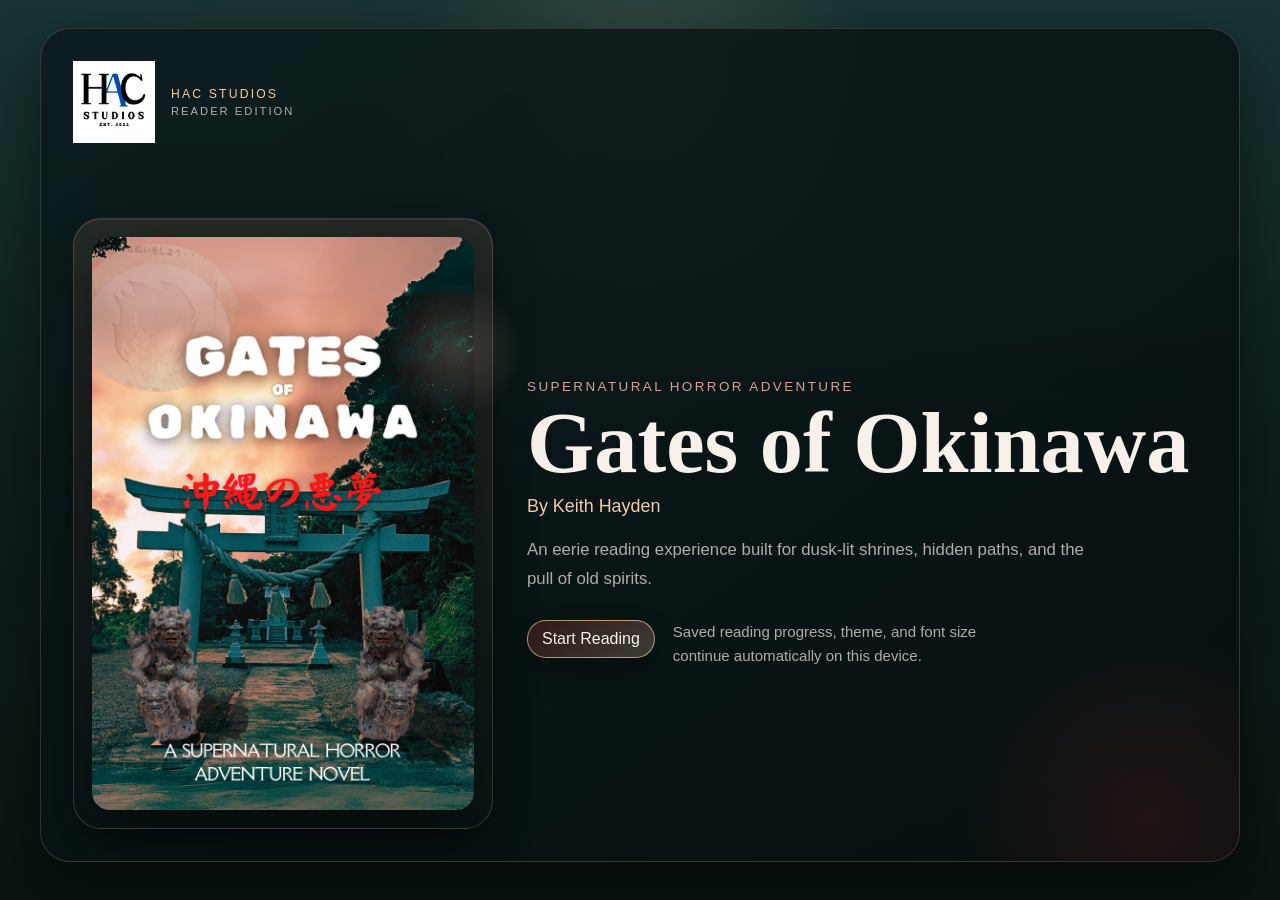
==== index.html @ 1540f4ad "Initial Gates of Okinawa reader app" ====
<!DOCTYPE html>
<html lang="en">
<head>
    <meta charset="UTF-8">
    <meta name="viewport" content="width=device-width, initial-scale=1.0">
    <meta name="theme-color" content="#10201E">
    <meta
        name="description"
        content="Open Gates of Okinawa by Keith Hayden in a cinematic EPUB reading app with saved progress, immersive controls, and atmospheric dark styling."
    >
    <title>Gates of Okinawa | Reading App</title>
    <link rel="stylesheet" href="style.css">
</head>
<body class="theme-dark home-page">
    <main class="mode-shell">
        <section class="hero-card">
            <div class="hero-brand">
                <img src="assets/hack-studios-logo.png" alt="HAC Studios logo" class="hero-logo">
                <div>
                    <p class="eyebrow">HAC Studios</p>
                    <p class="brand-subline">Reader Edition</p>
                </div>
            </div>

            <div class="hero-stage">
                <div class="hero-art-frame">
                    <img src="assets/gates-cover.jpg" alt="Gates of Okinawa cover" class="hero-cover">
                </div>

                <div class="hero-copy">
                    <p class="hero-kicker">Supernatural horror adventure</p>
                    <h1>Gates of Okinawa</h1>
                    <p class="hero-summary">By Keith Hayden</p>
                    <p class="hero-tagline">An eerie reading experience built for dusk-lit shrines, hidden paths, and the pull of old spirits.</p>

                    <div class="hero-actions">
                        <a class="button-link primary-link" href="reader.html">Start Reading</a>
                        <p class="hero-note">Saved reading progress, theme, and font size continue automatically on this device.</p>
                    </div>
                </div>
            </div>
        </section>
    </main>
</body>
</html>
---- style.css ----
:root {
    --bg: #10201E;
    --bg-deep: #091312;
    --panel: rgba(12, 28, 29, 0.94);
    --panel-soft: rgba(16, 35, 37, 0.86);
    --panel-border: rgba(243, 205, 169, 0.18);
    --text-main: #F7F0EB;
    --text-muted: rgba(247, 240, 235, 0.7);
    --accent-soft: #D5A390;
    --accent-warm: #F3CDA9;
    --accent-blood: #CE2A22;
    --accent-teal: #1A5153;
    --stone: #5A5953;
    --shadow-strong: 0 22px 60px rgba(0, 0, 0, 0.46);
    --font-ui: "Trebuchet MS", "Segoe UI", sans-serif;
    --font-display: "Palatino Linotype", "Book Antiqua", Georgia, serif;
}

html,
body {
    margin: 0;
    width: 100%;
    min-height: 100%;
}

body {
    background:
        radial-gradient(circle at 50% 12%, rgba(243, 205, 169, 0.16), transparent 24%),
        radial-gradient(circle at 22% 22%, rgba(206, 42, 34, 0.08), transparent 20%),
        linear-gradient(180deg, #173433 0%, #0E1E1D 48%, #091312 100%);
    color: var(--text-main);
    font-family: var(--font-ui);
}

body.reader-page {
    height: 100%;
    overflow: hidden;
    touch-action: none;
}

body.home-page {
    overflow-x: hidden;
    overflow-y: auto;
    touch-action: manipulation;
}

body.theme-dark {
    --panel: rgba(12, 28, 29, 0.94);
    --panel-soft: rgba(16, 35, 37, 0.86);
    --panel-border: rgba(243, 205, 169, 0.18);
    --text-main: #F7F0EB;
    --text-muted: rgba(247, 240, 235, 0.7);
}

body.theme-light {
    --panel: rgba(247, 240, 235, 0.96);
    --panel-soft: rgba(248, 242, 238, 0.93);
    --panel-border: rgba(26, 81, 83, 0.14);
    --text-main: #253230;
    --text-muted: rgba(37, 50, 48, 0.7);
    --chrome-bg: linear-gradient(180deg, rgba(246, 239, 233, 0.97), rgba(231, 221, 214, 0.93));
    --chrome-border: rgba(26, 81, 83, 0.18);
    background:
        radial-gradient(circle at 50% 10%, rgba(213, 163, 144, 0.22), transparent 26%),
        linear-gradient(180deg, #F7F0EB 0%, #E7D7CD 100%);
}

body.theme-sepia {
    --panel: rgba(240, 214, 190, 0.95);
    --panel-soft: rgba(233, 204, 176, 0.92);
    --panel-border: rgba(90, 89, 83, 0.18);
    --text-main: #3D302A;
    --text-muted: rgba(61, 48, 42, 0.68);
    --chrome-bg: linear-gradient(180deg, rgba(238, 215, 193, 0.97), rgba(219, 189, 162, 0.93));
    --chrome-border: rgba(90, 89, 83, 0.24);
    background:
        radial-gradient(circle at 48% 12%, rgba(243, 205, 169, 0.22), transparent 28%),
        linear-gradient(180deg, #F0D8C3 0%, #D2B099 100%);
}

a {
    color: inherit;
    text-decoration: none;
}

button,
.button-link {
    display: inline-flex;
    align-items: center;
    justify-content: center;
    gap: 8px;
    border: 1px solid currentColor;
    border-radius: 999px;
    background: transparent;
    color: inherit;
    padding: 9px 14px;
    font: inherit;
    cursor: pointer;
    text-decoration: none;
    transition: background 0.2s ease, border-color 0.2s ease, transform 0.2s ease, color 0.2s ease;
}

button:hover,
button:focus-visible,
.button-link:hover,
.button-link:focus-visible {
    background: rgba(255, 255, 255, 0.08);
    outline: none;
}

button:disabled {
    opacity: 0.42;
    cursor: default;
}

.primary-link {
    background: linear-gradient(135deg, rgba(206, 42, 34, 0.2), rgba(243, 205, 169, 0.22));
    border-color: rgba(243, 205, 169, 0.68);
    box-shadow: 0 12px 28px rgba(0, 0, 0, 0.22);
}

.inline-link {
    padding-inline: 14px;
}

.eyebrow,
.brand-subline {
    margin: 0;
    letter-spacing: 0.18em;
    text-transform: uppercase;
}

.eyebrow {
    color: var(--accent-warm);
    font-size: 0.76rem;
}

.brand-subline {
    color: var(--text-muted);
    font-size: 0.7rem;
    margin-top: 4px;
}

.mode-shell {
    width: min(1200px, calc(100% - 32px));
    margin: 0 auto;
    padding: 28px 0 38px;
    box-sizing: border-box;
}

.hero-card {
    min-height: calc(100vh - 66px);
    border-radius: 30px;
    padding: 32px;
    box-sizing: border-box;
    background:
        linear-gradient(145deg, rgba(11, 26, 28, 0.9), rgba(8, 16, 17, 0.96)),
        linear-gradient(180deg, rgba(243, 205, 169, 0.06), transparent);
    border: 1px solid var(--panel-border);
    box-shadow: var(--shadow-strong);
    backdrop-filter: blur(18px);
    display: flex;
    flex-direction: column;
    justify-content: space-between;
    gap: 28px;
    position: relative;
    overflow: hidden;
}

.hero-card::before {
    content: "";
    position: absolute;
    inset: auto -10% -20% auto;
    width: 420px;
    height: 420px;
    background: radial-gradient(circle, rgba(206, 42, 34, 0.12), transparent 62%);
    pointer-events: none;
}

.hero-brand {
    display: flex;
    align-items: center;
    gap: 16px;
    position: relative;
    z-index: 1;
}

.hero-logo {
    width: 82px;
    height: auto;
}

.hero-stage {
    display: grid;
    grid-template-columns: minmax(280px, 420px) minmax(0, 1fr);
    align-items: center;
    gap: 34px;
    position: relative;
    z-index: 1;
}

.hero-art-frame {
    position: relative;
    padding: 18px;
    border-radius: 28px;
    background:
        linear-gradient(180deg, rgba(243, 205, 169, 0.12), rgba(16, 32, 30, 0.22)),
        rgba(7, 17, 18, 0.7);
    border: 1px solid rgba(243, 205, 169, 0.2);
    box-shadow: inset 0 1px 0 rgba(247, 240, 235, 0.08), 0 22px 44px rgba(0, 0, 0, 0.3);
}

.hero-art-frame::after {
    content: "";
    position: absolute;
    inset: 10% -8% auto auto;
    width: 140px;
    height: 140px;
    border-radius: 50%;
    background: radial-gradient(circle, rgba(243, 205, 169, 0.2), transparent 68%);
    pointer-events: none;
}

.hero-cover,
.splash-cover {
    width: 100%;
    display: block;
    border-radius: 18px;
    box-shadow: 0 24px 52px rgba(0, 0, 0, 0.38);
}

.hero-copy {
    max-width: 680px;
}

.hero-kicker,
.hero-summary,
.hero-tagline,
.hero-note {
    margin: 0;
}

.hero-kicker {
    color: var(--accent-soft);
    letter-spacing: 0.18em;
    text-transform: uppercase;
    font-size: 0.84rem;
}

.hero-copy h1,
.splash-title {
    margin: 10px 0 12px;
    font-family: var(--font-display);
    font-size: clamp(3rem, 8vw, 5.4rem);
    line-height: 0.92;
    color: var(--text-main);
    text-wrap: balance;
}

.hero-summary {
    color: var(--accent-warm);
    font-size: 1.12rem;
}

.hero-tagline {
    max-width: 580px;
    color: var(--text-muted);
    font-size: 1.05rem;
    line-height: 1.75;
    margin-top: 18px;
}

.hero-actions {
    display: flex;
    align-items: flex-start;
    gap: 18px;
    flex-wrap: wrap;
    margin-top: 26px;
}

.hero-note {
    max-width: 320px;
    color: var(--text-muted);
    font-size: 0.94rem;
    line-height: 1.6;
}

#app-container {
    position: relative;
    width: 100vw;
    height: 100vh;
}

#viewer {
    position: relative;
    z-index: 1;
    width: 100%;
    height: 100%;
}

#viewer iframe {
    position: absolute;
    inset: 0;
    z-index: 1;
}

.viewer-status {
    width: 100%;
    height: 100%;
    display: grid;
    place-items: center;
    padding: 24px;
    box-sizing: border-box;
    background:
        radial-gradient(circle at 50% 18%, rgba(243, 205, 169, 0.12), transparent 24%),
        linear-gradient(180deg, rgba(16, 32, 30, 0.96), rgba(9, 19, 18, 0.98));
}

.viewer-status-card {
    width: min(560px, 100%);
    padding: 28px;
    border-radius: 24px;
    background: rgba(12, 28, 29, 0.9);
    border: 1px solid rgba(243, 205, 169, 0.18);
    box-shadow: var(--shadow-strong);
    text-align: center;
}

.viewer-status-kicker,
.viewer-status-card h2,
.viewer-status-card p {
    margin: 0;
}

.viewer-status-kicker {
    color: var(--accent-soft);
    letter-spacing: 0.18em;
    text-transform: uppercase;
    font-size: 0.74rem;
}

.viewer-status-card h2 {
    margin-top: 12px;
    font-family: var(--font-display);
    font-size: clamp(1.8rem, 4vw, 2.5rem);
    line-height: 1.04;
}

.viewer-status-card p {
    margin-top: 14px;
    color: var(--text-muted);
    line-height: 1.7;
}

.viewer-status-card .button-link {
    margin-top: 18px;
}

.hud-element {
    position: fixed !important;
    left: 0 !important;
    width: 100% !important;
    min-height: 70px !important;
    padding: 0 18px;
    box-sizing: border-box;
    display: flex !important;
    align-items: center;
    justify-content: space-between;
    gap: 16px;
    background:
        var(--chrome-bg, linear-gradient(180deg, rgba(14, 31, 31, 0.96), rgba(10, 22, 22, 0.92))) !important;
    color: var(--text-main) !important;
    border-color: var(--chrome-border, var(--panel-border));
    z-index: 2147483647 !important;
    pointer-events: none;
    transition: transform 0.28s ease, opacity 0.28s ease;
    will-change: transform;
    backdrop-filter: blur(16px);
}

.hud-element.visible {
    transform: translateY(0) !important;
    opacity: 1 !important;
    pointer-events: auto !important;
}

#hud-top {
    top: 0;
    transform: translateY(-100%);
    border-bottom: 1px solid var(--panel-border);
}

#hud-bottom {
    bottom: 0;
    transform: translateY(100%);
    border-top: 1px solid var(--panel-border);
}

.book-title {
    flex: 1;
    min-width: 0;
    font-family: var(--font-display);
    font-size: 1.08rem;
    font-weight: 700;
    letter-spacing: 0.08em;
    text-transform: uppercase;
    text-align: center;
}

.hud-controls,
.control-group,
.hud-left,
.hud-right {
    display: flex;
    align-items: center;
    gap: 8px;
}

.hud-left,
.hud-right {
    min-width: 0;
}

.hud-center {
    flex: 0 1 220px;
}

.progress-track {
    width: 100%;
    height: 8px;
    border-radius: 999px;
    background: rgba(247, 240, 235, 0.14);
    overflow: hidden;
    box-shadow: inset 0 1px 1px rgba(0, 0, 0, 0.2);
}

#progress-fill {
    display: block;
    width: 0;
    height: 100%;
    border-radius: inherit;
    background: linear-gradient(90deg, var(--accent-blood), var(--accent-warm));
    transition: width 0.2s ease;
}

body.theme-light .hud-element,
body.theme-sepia .hud-element {
    box-shadow: 0 12px 32px rgba(43, 33, 26, 0.12);
}

body.theme-light .hud-element button,
body.theme-light .hud-element .button-link,
body.theme-sepia .hud-element button,
body.theme-sepia .hud-element .button-link {
    background: rgba(255, 255, 255, 0.26);
    border-color: currentColor;
}

body.theme-light .hud-element button:hover,
body.theme-light .hud-element button:focus-visible,
body.theme-light .hud-element .button-link:hover,
body.theme-light .hud-element .button-link:focus-visible,
body.theme-sepia .hud-element button:hover,
body.theme-sepia .hud-element button:focus-visible,
body.theme-sepia .hud-element .button-link:hover,
body.theme-sepia .hud-element .button-link:focus-visible {
    background: rgba(255, 255, 255, 0.42);
}

#theme-controls button.is-active {
    background: rgba(243, 205, 169, 0.18);
    border-color: rgba(243, 205, 169, 0.72);
}

#side-menu {
    position: fixed;
    top: 0;
    left: 0;
    z-index: 30;
    width: min(320px, 84vw);
    height: 100%;
    transform: translateX(-100%);
    transition: transform 0.3s ease;
    background:
        linear-gradient(180deg, rgba(10, 25, 25, 0.99) 0%, rgba(8, 18, 18, 0.98) 100%);
    color: var(--text-main);
    border-right: 1px solid rgba(243, 205, 169, 0.2);
    box-shadow: var(--shadow-strong);
    padding: 18px 18px 112px;
    box-sizing: border-box;
    overflow-y: auto;
    -webkit-overflow-scrolling: touch;
    touch-action: pan-y;
}

#side-menu.open {
    transform: translateX(0);
}

body.theme-light #side-menu {
    color: #253230;
    background: linear-gradient(180deg, rgba(248, 241, 236, 0.98) 0%, rgba(238, 229, 223, 0.98) 100%);
    border-right-color: rgba(26, 81, 83, 0.16);
}

body.theme-sepia #side-menu {
    color: #3D302A;
    background: linear-gradient(180deg, rgba(241, 217, 193, 0.98) 0%, rgba(224, 192, 163, 0.98) 100%);
    border-right-color: rgba(90, 89, 83, 0.18);
}

.side-menu-header {
    display: flex;
    align-items: center;
    justify-content: space-between;
    gap: 12px;
    margin-bottom: 14px;
}

.side-menu-header h2 {
    margin: 0;
    font-size: 1rem;
    letter-spacing: 0.08em;
    text-transform: uppercase;
}

#toc-list {
    list-style: none;
    margin: 0;
    padding: 0;
}

#toc-list li {
    margin: 0;
}

#toc-list button {
    width: 100%;
    border: 0;
    border-radius: 12px;
    padding: 12px 12px 12px calc(12px + (var(--toc-depth, 0) * 14px));
    text-align: left;
    color: inherit;
    line-height: 1.38;
}

#toc-list button:hover,
#toc-list button:focus-visible {
    background: rgba(255, 255, 255, 0.08);
}

body.theme-light #toc-list button {
    background: rgba(255, 255, 255, 0.32);
}

body.theme-light #toc-list button:hover,
body.theme-light #toc-list button:focus-visible {
    background: rgba(255, 255, 255, 0.58);
}

body.theme-sepia #toc-list button {
    background: rgba(255, 248, 239, 0.2);
}

body.theme-sepia #toc-list button:hover,
body.theme-sepia #toc-list button:focus-visible {
    background: rgba(255, 248, 239, 0.38);
}

#location-indicator {
    font-weight: 600;
}

#hud-hint {
    color: var(--text-muted);
    font-size: 0.92rem;
}

#dev-splash {
    position: fixed;
    inset: 0;
    z-index: 9999999;
    display: flex;
    align-items: center;
    justify-content: center;
    padding: 24px;
    box-sizing: border-box;
    background:
        radial-gradient(circle at 50% 25%, rgba(243, 205, 169, 0.2), transparent 26%),
        radial-gradient(circle at 18% 22%, rgba(206, 42, 34, 0.12), transparent 18%),
        linear-gradient(180deg, #1B3B3A 0%, #0F1F1E 58%, #091312 100%);
    opacity: 1;
    pointer-events: auto;
    transition: opacity 0.36s ease, transform 0.36s ease;
}

.dev-splash-inner {
    width: min(470px, 100%);
    display: flex;
    flex-direction: column;
    align-items: center;
    gap: 16px;
    text-align: center;
    transform: translateY(0);
    transition: transform 0.36s ease;
}

.splash-cover {
    width: min(240px, 54vw);
}

.splash-glyph {
    width: min(220px, 48vw);
    aspect-ratio: 1;
    position: relative;
    display: grid;
    place-items: center;
}

.splash-glyph span {
    position: absolute;
    border-radius: 999px;
    border: 1px solid rgba(243, 205, 169, 0.32);
    box-shadow: inset 0 0 28px rgba(243, 205, 169, 0.08);
}

.splash-glyph span:nth-child(1) {
    inset: 8%;
}

.splash-glyph span:nth-child(2) {
    inset: 24%;
    border-color: rgba(213, 163, 144, 0.4);
}

.splash-glyph span:nth-child(3) {
    width: 34%;
    height: 34%;
    background: radial-gradient(circle, rgba(206, 42, 34, 0.34), rgba(243, 205, 169, 0.08) 65%, transparent 78%);
    border-color: rgba(206, 42, 34, 0.28);
}

.splash-text-block {
    display: flex;
    flex-direction: column;
    gap: 8px;
}

.splash-kicker,
.splash-subtitle,
.splash-hint {
    margin: 0;
}

.splash-kicker {
    color: var(--accent-warm);
    letter-spacing: 0.18em;
    text-transform: uppercase;
    font-size: 0.8rem;
}

.splash-title {
    font-size: clamp(2rem, 6vw, 3.3rem);
}

.splash-subtitle {
    color: var(--text-main);
    font-size: 1rem;
}

.splash-hint {
    color: var(--text-muted);
    font-size: 0.92rem;
}

#dev-splash.splash-hidden {
    opacity: 0;
    transform: scale(0.985);
    pointer-events: none;
}

body.splash-active .hud-element {
    visibility: hidden !important;
    pointer-events: none !important;
}

body.splash-active #viewer {
    filter: blur(2px) brightness(0.58);
}

body.is-fullscreen {
    cursor: none;
}

body.is-fullscreen .hud-element.visible,
body.is-fullscreen #side-menu.open {
    cursor: default;
}

@media (max-width: 980px) {
    .hero-stage {
        grid-template-columns: 1fr;
    }

    .hero-art-frame {
        max-width: 420px;
    }
}

@media (max-width: 900px) {
    .hud-element {
        min-height: 76px !important;
        padding: 0 12px;
        gap: 10px;
    }

    #hud-top {
        flex-wrap: wrap;
        justify-content: center;
        padding-top: 10px;
        padding-bottom: 10px;
    }

    .book-title {
        order: -1;
        width: 100%;
    }

    .hud-controls {
        width: 100%;
        justify-content: center;
        flex-wrap: wrap;
    }

    #hud-bottom {
        justify-content: center;
        gap: 10px;
        flex-wrap: wrap;
        padding-top: 10px;
        padding-bottom: 10px;
    }

    .hud-center {
        flex-basis: min(280px, 80vw);
        order: 3;
        width: 100%;
    }
}

@media (max-width: 720px) {
    .mode-shell {
        width: min(100% - 20px, 1180px);
        padding-top: 20px;
        padding-bottom: 24px;
    }

    .hero-card {
        border-radius: 24px;
        padding: 18px;
    }

    .hero-logo {
        width: 70px;
    }
}

@media (max-width: 640px) {
    button,
    .button-link {
        padding: 8px 10px;
        font-size: 0.92rem;
    }

    #theme-controls {
        gap: 6px;
    }

    #theme-controls button {
        padding-inline: 9px;
    }

    #hud-hint {
        font-size: 0.84rem;
    }

    .splash-cover {
        width: min(220px, 64vw);
    }
}

@media (prefers-reduced-motion: reduce) {
    #dev-splash,
    .dev-splash-inner,
    .hud-element,
    #side-menu,
    button,
    .button-link,
    #progress-fill {
        transition: none !important;
    }
}
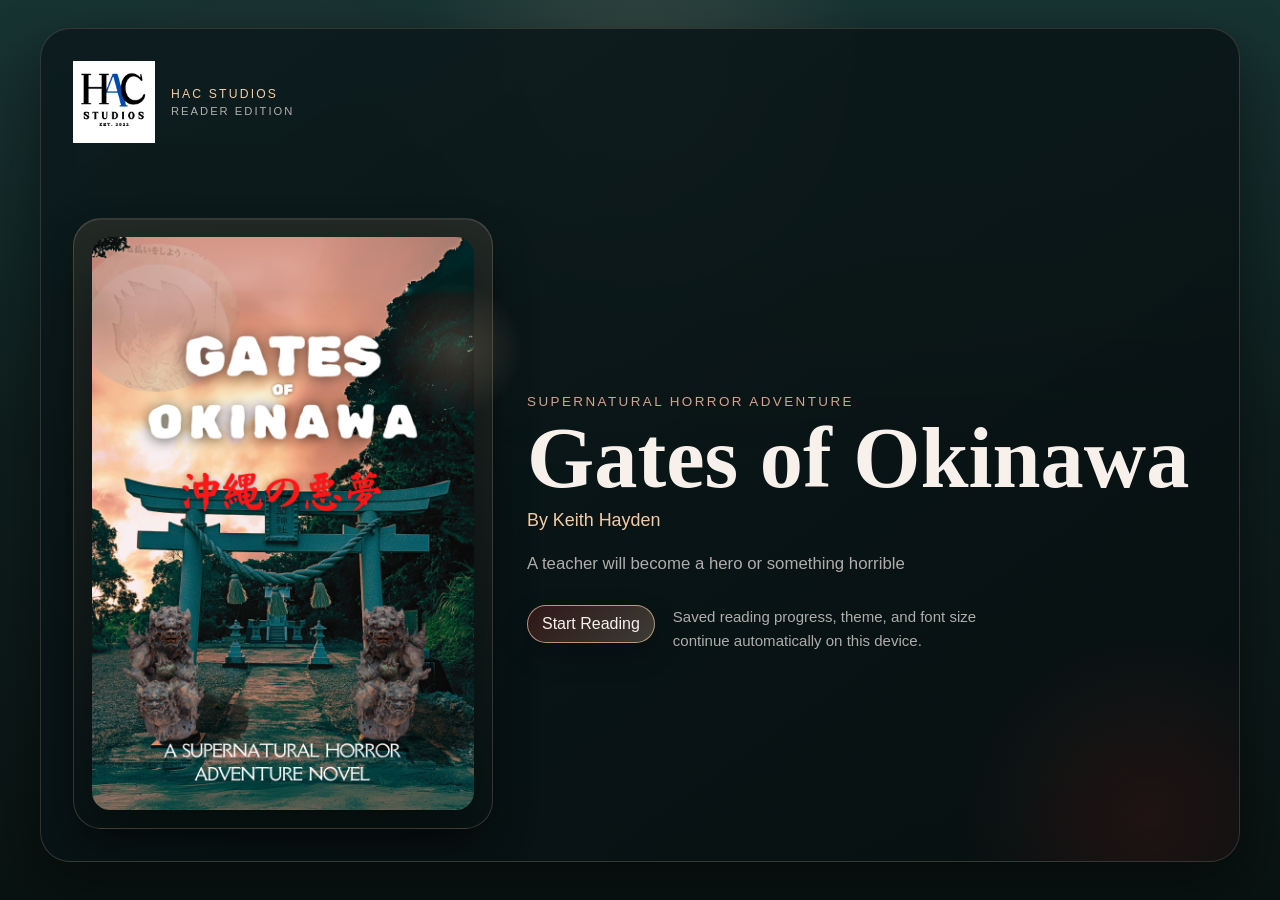
==== commit 326de330: "Update home page tagline" ====
--- a/index.html
+++ b/index.html
@@ -31,7 +31,7 @@
                     <p class="hero-kicker">Supernatural horror adventure</p>
                     <h1>Gates of Okinawa</h1>
                     <p class="hero-summary">By Keith Hayden</p>
-                    <p class="hero-tagline">An eerie reading experience built for dusk-lit shrines, hidden paths, and the pull of old spirits.</p>
+                    <p class="hero-tagline">A teacher will become a hero or something horrible</p>
 
                     <div class="hero-actions">
                         <a class="button-link primary-link" href="reader.html">Start Reading</a>
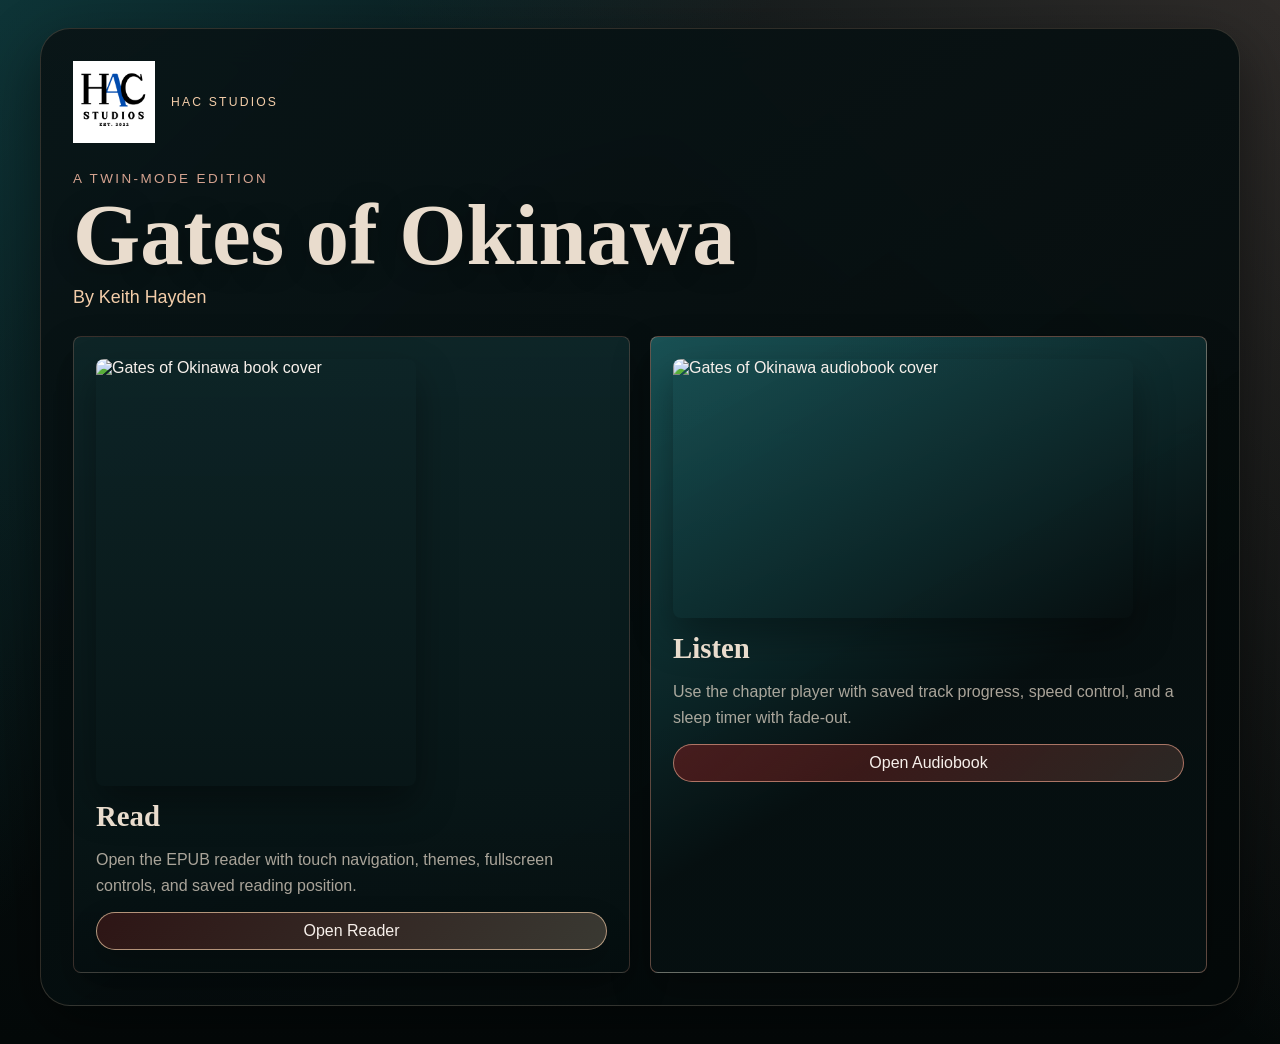
==== commit 51708bae: "Add audiobook listening mode" ====
--- a/index.html
+++ b/index.html
@@ -3,41 +3,42 @@
 <head>
     <meta charset="UTF-8">
     <meta name="viewport" content="width=device-width, initial-scale=1.0">
-    <meta name="theme-color" content="#10201E">
+    <meta name="theme-color" content="#091416">
     <meta
         name="description"
-        content="Open Gates of Okinawa by Keith Hayden in a cinematic EPUB reading app with saved progress, immersive controls, and atmospheric dark styling."
+        content="Choose the Gates of Okinawa reader or audiobook experience, with saved progress for each mode."
     >
-    <title>Gates of Okinawa | Reading App</title>
+    <title>Gates of Okinawa | Read or Listen</title>
     <link rel="stylesheet" href="style.css">
 </head>
-<body class="theme-dark home-page">
+<body class="theme-dark home-page mode-selector">
     <main class="mode-shell">
-        <section class="hero-card">
+        <section class="hero-card selector-hero">
             <div class="hero-brand">
                 <img src="assets/hack-studios-logo.png" alt="HAC Studios logo" class="hero-logo">
-                <div>
-                    <p class="eyebrow">HAC Studios</p>
-                    <p class="brand-subline">Reader Edition</p>
-                </div>
+                <p class="eyebrow">HAC Studios</p>
             </div>
 
-            <div class="hero-stage">
-                <div class="hero-art-frame">
-                    <img src="assets/gates-cover.jpg" alt="Gates of Okinawa cover" class="hero-cover">
-                </div>
+            <div class="hero-copy">
+                <p class="hero-kicker">A twin-mode edition</p>
+                <h1>Gates of Okinawa</h1>
+                <p class="hero-summary">By Keith Hayden</p>
+            </div>
 
-                <div class="hero-copy">
-                    <p class="hero-kicker">Supernatural horror adventure</p>
-                    <h1>Gates of Okinawa</h1>
-                    <p class="hero-summary">By Keith Hayden</p>
-                    <p class="hero-tagline">A teacher will become a hero or something horrible</p>
+            <div class="mode-grid">
+                <article class="mode-card read-card">
+                    <img src="assets/gates-of-okinawa-cover.png" alt="Gates of Okinawa book cover" class="mode-art">
+                    <h2>Read</h2>
+                    <p>Open the EPUB reader with touch navigation, themes, fullscreen controls, and saved reading position.</p>
+                    <a class="button-link primary-link" href="reader.html">Open Reader</a>
+                </article>
 
-                    <div class="hero-actions">
-                        <a class="button-link primary-link" href="reader.html">Start Reading</a>
-                        <p class="hero-note">Saved reading progress, theme, and font size continue automatically on this device.</p>
-                    </div>
-                </div>
+                <article class="mode-card listen-card">
+                    <img src="assets/gates-of-okinawa-audiobook-cover.png" alt="Gates of Okinawa audiobook cover" class="mode-art">
+                    <h2>Listen</h2>
+                    <p>Use the chapter player with saved track progress, speed control, and a sleep timer with fade-out.</p>
+                    <a class="button-link" href="listen.html">Open Audiobook</a>
+                </article>
             </div>
         </section>
     </main>
--- a/style.css
+++ b/style.css
@@ -44,6 +44,12 @@
     touch-action: manipulation;
 }
 
+body.audiobook-page {
+    overflow-x: hidden;
+    overflow-y: auto;
+    touch-action: manipulation;
+}
+
 body.theme-dark {
     --panel: rgba(12, 28, 29, 0.94);
     --panel-soft: rgba(16, 35, 37, 0.86);
@@ -84,7 +90,8 @@
 }
 
 button,
-.button-link {
+.button-link,
+.audiobook-mode select {
     display: inline-flex;
     align-items: center;
     justify-content: center;
@@ -103,7 +110,9 @@
 button:hover,
 button:focus-visible,
 .button-link:hover,
-.button-link:focus-visible {
+.button-link:focus-visible,
+.audiobook-mode select:hover,
+.audiobook-mode select:focus-visible {
     background: rgba(255, 255, 255, 0.08);
     outline: none;
 }
@@ -697,6 +706,362 @@
     cursor: default;
 }
 
+.mode-selector,
+.audiobook-page {
+    --listen-bg: #091416;
+    --listen-bg-deep: #040909;
+    --listen-primary: #156266;
+    --listen-primary-strong: #0B4D51;
+    --listen-accent: #FD1717;
+    --listen-peach: #DA9681;
+    --listen-cream: #E9DCCD;
+    --listen-surface: rgba(8, 24, 25, 0.9);
+    --listen-surface-soft: rgba(15, 40, 42, 0.78);
+    --listen-border: rgba(218, 150, 129, 0.24);
+    --listen-text: #FFFFFF;
+    --listen-muted: rgba(233, 220, 205, 0.72);
+    background:
+        linear-gradient(130deg, rgba(21, 98, 102, 0.42) 0%, transparent 36%),
+        linear-gradient(230deg, rgba(218, 150, 129, 0.18) 0%, transparent 42%),
+        linear-gradient(180deg, var(--listen-bg) 0%, var(--listen-bg-deep) 100%);
+}
+
+.mode-selector .selector-hero {
+    min-height: calc(100vh - 66px);
+    background:
+        linear-gradient(145deg, rgba(8, 20, 22, 0.94), rgba(4, 9, 9, 0.98)),
+        linear-gradient(180deg, rgba(218, 150, 129, 0.12), rgba(21, 98, 102, 0.14));
+}
+
+.mode-selector .selector-hero::before {
+    display: none;
+}
+
+.mode-selector .hero-copy h1,
+.audiobook-mode .listen-header h1 {
+    color: var(--listen-cream);
+    text-shadow: 0 4px 24px rgba(0, 0, 0, 0.34);
+}
+
+.mode-grid {
+    display: grid;
+    grid-template-columns: repeat(2, minmax(0, 1fr));
+    gap: 20px;
+}
+
+.mode-card {
+    min-width: 0;
+    padding: 22px;
+    border-radius: 8px;
+    background:
+        linear-gradient(180deg, rgba(15, 40, 42, 0.88) 0%, rgba(6, 16, 17, 0.94) 100%);
+    border: 1px solid var(--listen-border);
+    box-shadow: 0 18px 38px rgba(0, 0, 0, 0.28);
+    display: flex;
+    flex-direction: column;
+    gap: 14px;
+}
+
+.mode-card.listen-card {
+    background:
+        linear-gradient(150deg, rgba(21, 98, 102, 0.8), rgba(6, 16, 17, 0.96) 58%),
+        linear-gradient(180deg, rgba(253, 23, 23, 0.14), transparent);
+    border-color: rgba(218, 150, 129, 0.42);
+}
+
+.mode-art {
+    width: min(100%, 320px);
+    aspect-ratio: 3 / 4;
+    object-fit: cover;
+    border-radius: 8px;
+    box-shadow: 0 18px 38px rgba(0, 0, 0, 0.35);
+}
+
+.listen-card .mode-art {
+    width: 100%;
+    max-width: 460px;
+    aspect-ratio: 16 / 9;
+}
+
+.mode-card h2,
+.mode-card p {
+    margin: 0;
+}
+
+.mode-card h2 {
+    font-family: var(--font-display);
+    font-size: 1.8rem;
+    color: var(--listen-cream);
+}
+
+.mode-card p {
+    color: var(--listen-muted);
+    line-height: 1.6;
+}
+
+.listen-shell {
+    width: min(1180px, calc(100% - 32px));
+    margin: 0 auto;
+    padding: 32px 0 40px;
+    box-sizing: border-box;
+}
+
+.listen-header {
+    display: flex;
+    align-items: flex-start;
+    justify-content: space-between;
+    gap: 18px;
+    margin-bottom: 24px;
+}
+
+.listen-header h1 {
+    margin: 8px 0 0;
+    font-family: var(--font-display);
+    font-size: clamp(2.8rem, 7vw, 4.8rem);
+    line-height: 0.94;
+}
+
+.listen-nav {
+    display: flex;
+    gap: 10px;
+    flex-wrap: wrap;
+}
+
+.listen-layout {
+    display: grid;
+    grid-template-columns: minmax(320px, 420px) minmax(0, 1fr);
+    gap: 20px;
+}
+
+.player-panel,
+.chapters-panel {
+    border-radius: 8px;
+    padding: 24px;
+    box-sizing: border-box;
+    background:
+        linear-gradient(180deg, var(--listen-surface-soft), var(--listen-surface));
+    border: 1px solid var(--listen-border);
+    box-shadow: var(--shadow-strong);
+    backdrop-filter: blur(14px);
+}
+
+.player-panel {
+    display: flex;
+    flex-direction: column;
+    gap: 14px;
+    position: sticky;
+    top: 24px;
+}
+
+.audio-cover {
+    width: 100%;
+    aspect-ratio: 16 / 9;
+    object-fit: cover;
+    border-radius: 8px;
+    box-shadow: 0 18px 38px rgba(0, 0, 0, 0.36);
+}
+
+.player-label,
+.current-chapter-title,
+.audio-status,
+.chapter-hint {
+    margin: 0;
+}
+
+.player-label,
+.chapter-hint {
+    color: var(--listen-muted);
+    text-transform: uppercase;
+    letter-spacing: 0.14em;
+    font-size: 0.78rem;
+}
+
+.player-panel h2,
+.chapters-header h2 {
+    margin: 0;
+}
+
+.current-chapter-title {
+    color: var(--listen-peach);
+    font-size: 1.08rem;
+    line-height: 1.5;
+}
+
+.audio-element {
+    display: none;
+}
+
+.playback-cluster {
+    display: flex;
+    flex-direction: column;
+    gap: 14px;
+    padding: 16px;
+    border-radius: 8px;
+    background: rgba(233, 220, 205, 0.045);
+    border: 1px solid rgba(218, 150, 129, 0.16);
+}
+
+.playback-buttons,
+.audio-actions,
+.time-row,
+.speed-row {
+    display: flex;
+    align-items: center;
+    justify-content: space-between;
+    gap: 10px;
+}
+
+.playback-buttons,
+.audio-actions {
+    flex-wrap: wrap;
+}
+
+.transport-button {
+    min-width: 96px;
+}
+
+.transport-button.compact {
+    min-width: 82px;
+}
+
+.transport-button.primary,
+.mode-card.listen-card .button-link,
+.chapter-button.active {
+    background: linear-gradient(135deg, rgba(253, 23, 23, 0.25), rgba(218, 150, 129, 0.18));
+    border-color: rgba(218, 150, 129, 0.72);
+}
+
+.progress-input {
+    width: 100%;
+    accent-color: var(--listen-accent);
+}
+
+.time-row {
+    color: var(--listen-muted);
+    font-size: 0.92rem;
+}
+
+.speed-row {
+    justify-content: flex-start;
+}
+
+.speed-row label {
+    color: var(--listen-muted);
+}
+
+.audiobook-mode select {
+    padding-right: 28px;
+    background-color: rgba(4, 9, 9, 0.78);
+}
+
+.sleep-timer-wrap {
+    position: relative;
+}
+
+.sleep-timer-button {
+    min-width: 156px;
+}
+
+.sleep-timer-menu {
+    position: absolute;
+    right: 0;
+    bottom: calc(100% + 10px);
+    z-index: 5;
+    width: min(220px, 84vw);
+    padding: 8px;
+    border-radius: 8px;
+    background: rgba(6, 16, 17, 0.98);
+    border: 1px solid rgba(218, 150, 129, 0.28);
+    box-shadow: 0 16px 36px rgba(0, 0, 0, 0.36);
+}
+
+.sleep-timer-menu button {
+    width: 100%;
+    justify-content: flex-start;
+    border: 0;
+    border-radius: 6px;
+    color: var(--listen-text);
+}
+
+.sleep-timer-menu button.is-selected {
+    background: rgba(21, 98, 102, 0.58);
+    color: var(--listen-cream);
+}
+
+.audio-status {
+    min-height: 24px;
+    color: var(--listen-muted);
+    line-height: 1.5;
+}
+
+.audio-status.error {
+    color: #ffb3a4;
+}
+
+.chapters-header {
+    display: flex;
+    align-items: center;
+    justify-content: space-between;
+    gap: 12px;
+    margin-bottom: 14px;
+}
+
+.chapter-count {
+    color: var(--listen-muted);
+    font-size: 0.92rem;
+}
+
+.audio-chapter-list {
+    list-style: none;
+    margin: 0;
+    padding: 0;
+    display: flex;
+    flex-direction: column;
+    gap: 10px;
+}
+
+.audio-chapter-list li {
+    margin: 0;
+}
+
+.chapter-button {
+    width: 100%;
+    border-radius: 8px;
+    border: 1px solid rgba(218, 150, 129, 0.18);
+    background: rgba(233, 220, 205, 0.035);
+    padding: 14px 16px;
+    box-sizing: border-box;
+    display: flex;
+    align-items: center;
+    justify-content: space-between;
+    gap: 14px;
+    text-align: left;
+}
+
+.chapter-meta {
+    display: flex;
+    flex-direction: column;
+    gap: 4px;
+}
+
+.chapter-index {
+    color: var(--listen-muted);
+    font-size: 0.82rem;
+    letter-spacing: 0.1em;
+    text-transform: uppercase;
+}
+
+.chapter-title {
+    color: var(--listen-text);
+    line-height: 1.45;
+}
+
+.chapter-state {
+    color: var(--listen-peach);
+    font-size: 0.9rem;
+    white-space: nowrap;
+}
+
 @media (max-width: 980px) {
     .hero-stage {
         grid-template-columns: 1fr;
@@ -704,6 +1069,16 @@
 
     .hero-art-frame {
         max-width: 420px;
+    }
+
+    .listen-layout,
+    .mode-grid {
+        grid-template-columns: 1fr;
+    }
+
+    .player-panel {
+        position: relative;
+        top: 0;
     }
 }
 
@@ -762,11 +1137,39 @@
     .hero-logo {
         width: 70px;
     }
+
+    .listen-shell {
+        width: min(100% - 20px, 1180px);
+        padding-top: 20px;
+        padding-bottom: 24px;
+    }
+
+    .player-panel,
+    .chapters-panel,
+    .mode-card {
+        padding: 18px;
+    }
+
+    .listen-header {
+        flex-direction: column;
+        align-items: stretch;
+    }
+
+    .playback-buttons,
+    .audio-actions {
+        justify-content: stretch;
+    }
+
+    .transport-button,
+    .sleep-timer-button {
+        flex: 1 1 140px;
+    }
 }
 
 @media (max-width: 640px) {
     button,
-    .button-link {
+    .button-link,
+    .audiobook-mode select {
         padding: 8px 10px;
         font-size: 0.92rem;
     }
@@ -785,6 +1188,11 @@
 
     .splash-cover {
         width: min(220px, 64vw);
+    }
+
+    .chapter-button {
+        align-items: flex-start;
+        flex-direction: column;
     }
 }
 
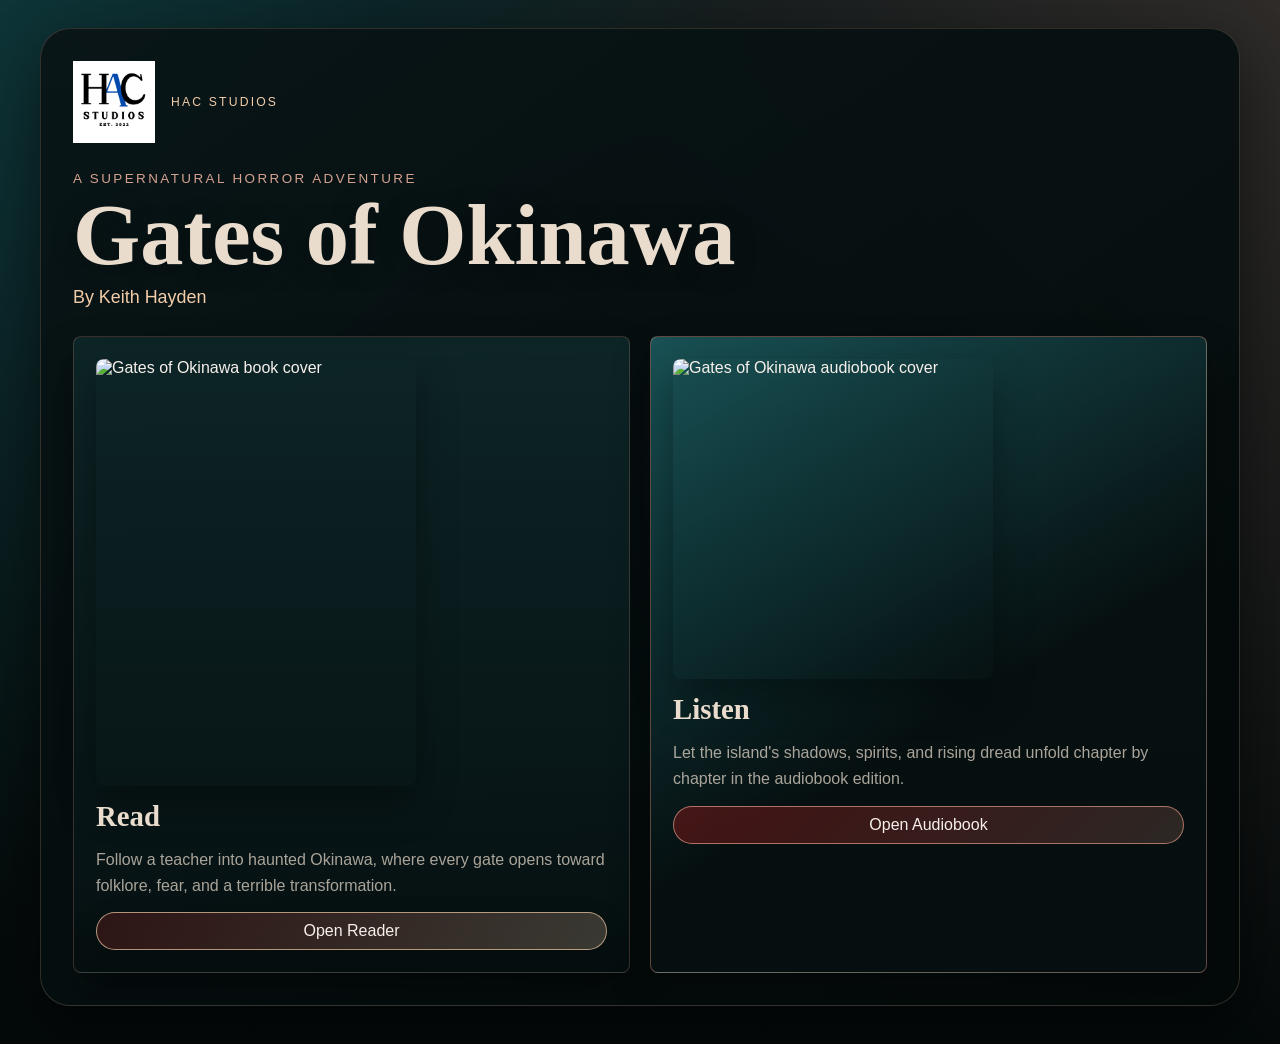
==== commit 1318f65d: "Refresh reader-facing copy" ====
--- a/index.html
+++ b/index.html
@@ -6,7 +6,7 @@
     <meta name="theme-color" content="#091416">
     <meta
         name="description"
-        content="Choose the Gates of Okinawa reader or audiobook experience, with saved progress for each mode."
+        content="Read or listen to Gates of Okinawa, a supernatural horror adventure where old spirits wait beyond the torii."
     >
     <title>Gates of Okinawa | Read or Listen</title>
     <link rel="stylesheet" href="style.css">
@@ -20,7 +20,7 @@
             </div>
 
             <div class="hero-copy">
-                <p class="hero-kicker">A twin-mode edition</p>
+                <p class="hero-kicker">A supernatural horror adventure</p>
                 <h1>Gates of Okinawa</h1>
                 <p class="hero-summary">By Keith Hayden</p>
             </div>
@@ -29,14 +29,14 @@
                 <article class="mode-card read-card">
                     <img src="assets/gates-of-okinawa-cover.png" alt="Gates of Okinawa book cover" class="mode-art">
                     <h2>Read</h2>
-                    <p>Open the EPUB reader with touch navigation, themes, fullscreen controls, and saved reading position.</p>
+                    <p>Follow a teacher into haunted Okinawa, where every gate opens toward folklore, fear, and a terrible transformation.</p>
                     <a class="button-link primary-link" href="reader.html">Open Reader</a>
                 </article>
 
                 <article class="mode-card listen-card">
                     <img src="assets/gates-of-okinawa-audiobook-cover.png" alt="Gates of Okinawa audiobook cover" class="mode-art">
                     <h2>Listen</h2>
-                    <p>Use the chapter player with saved track progress, speed control, and a sleep timer with fade-out.</p>
+                    <p>Let the island's shadows, spirits, and rising dread unfold chapter by chapter in the audiobook edition.</p>
                     <a class="button-link" href="listen.html">Open Audiobook</a>
                 </article>
             </div>
--- a/style.css
+++ b/style.css
@@ -419,10 +419,51 @@
 .hud-controls,
 .control-group,
 .hud-left,
-.hud-right {
+.hud-right,
+.reader-options-wrap {
     display: flex;
     align-items: center;
     gap: 8px;
+}
+
+.reader-options-wrap {
+    position: relative;
+}
+
+.reader-options-button {
+    min-width: 44px;
+    min-height: 40px;
+    font-size: 1.15rem;
+}
+
+.reader-options-menu {
+    position: absolute;
+    top: calc(100% + 12px);
+    right: 0;
+    width: min(360px, calc(100vw - 28px));
+    padding: 12px;
+    border-radius: 8px;
+    background:
+        var(--chrome-bg, linear-gradient(180deg, rgba(14, 31, 31, 0.98), rgba(10, 22, 22, 0.96)));
+    border: 1px solid var(--chrome-border, var(--panel-border));
+    box-shadow: var(--shadow-strong);
+    flex-direction: column;
+    align-items: stretch;
+    opacity: 0;
+    pointer-events: none;
+    transform: translateY(-6px);
+    transition: opacity 0.2s ease, transform 0.2s ease;
+}
+
+.reader-options-menu.open {
+    opacity: 1;
+    pointer-events: auto;
+    transform: translateY(0);
+}
+
+.reader-options-menu .control-group {
+    justify-content: center;
+    flex-wrap: wrap;
 }
 
 .hud-left,
@@ -778,9 +819,8 @@
 }
 
 .listen-card .mode-art {
-    width: 100%;
-    max-width: 460px;
-    aspect-ratio: 16 / 9;
+    width: min(100%, 320px);
+    aspect-ratio: 1 / 1;
 }
 
 .mode-card h2,
@@ -855,7 +895,7 @@
 
 .audio-cover {
     width: 100%;
-    aspect-ratio: 16 / 9;
+    aspect-ratio: 1 / 1;
     object-fit: cover;
     border-radius: 8px;
     box-shadow: 0 18px 38px rgba(0, 0, 0, 0.36);
@@ -1107,6 +1147,11 @@
         flex-wrap: wrap;
     }
 
+    .reader-options-menu {
+        width: min(360px, calc(100vw - 28px));
+        flex-wrap: nowrap;
+    }
+
     #hud-bottom {
         justify-content: center;
         gap: 10px;
